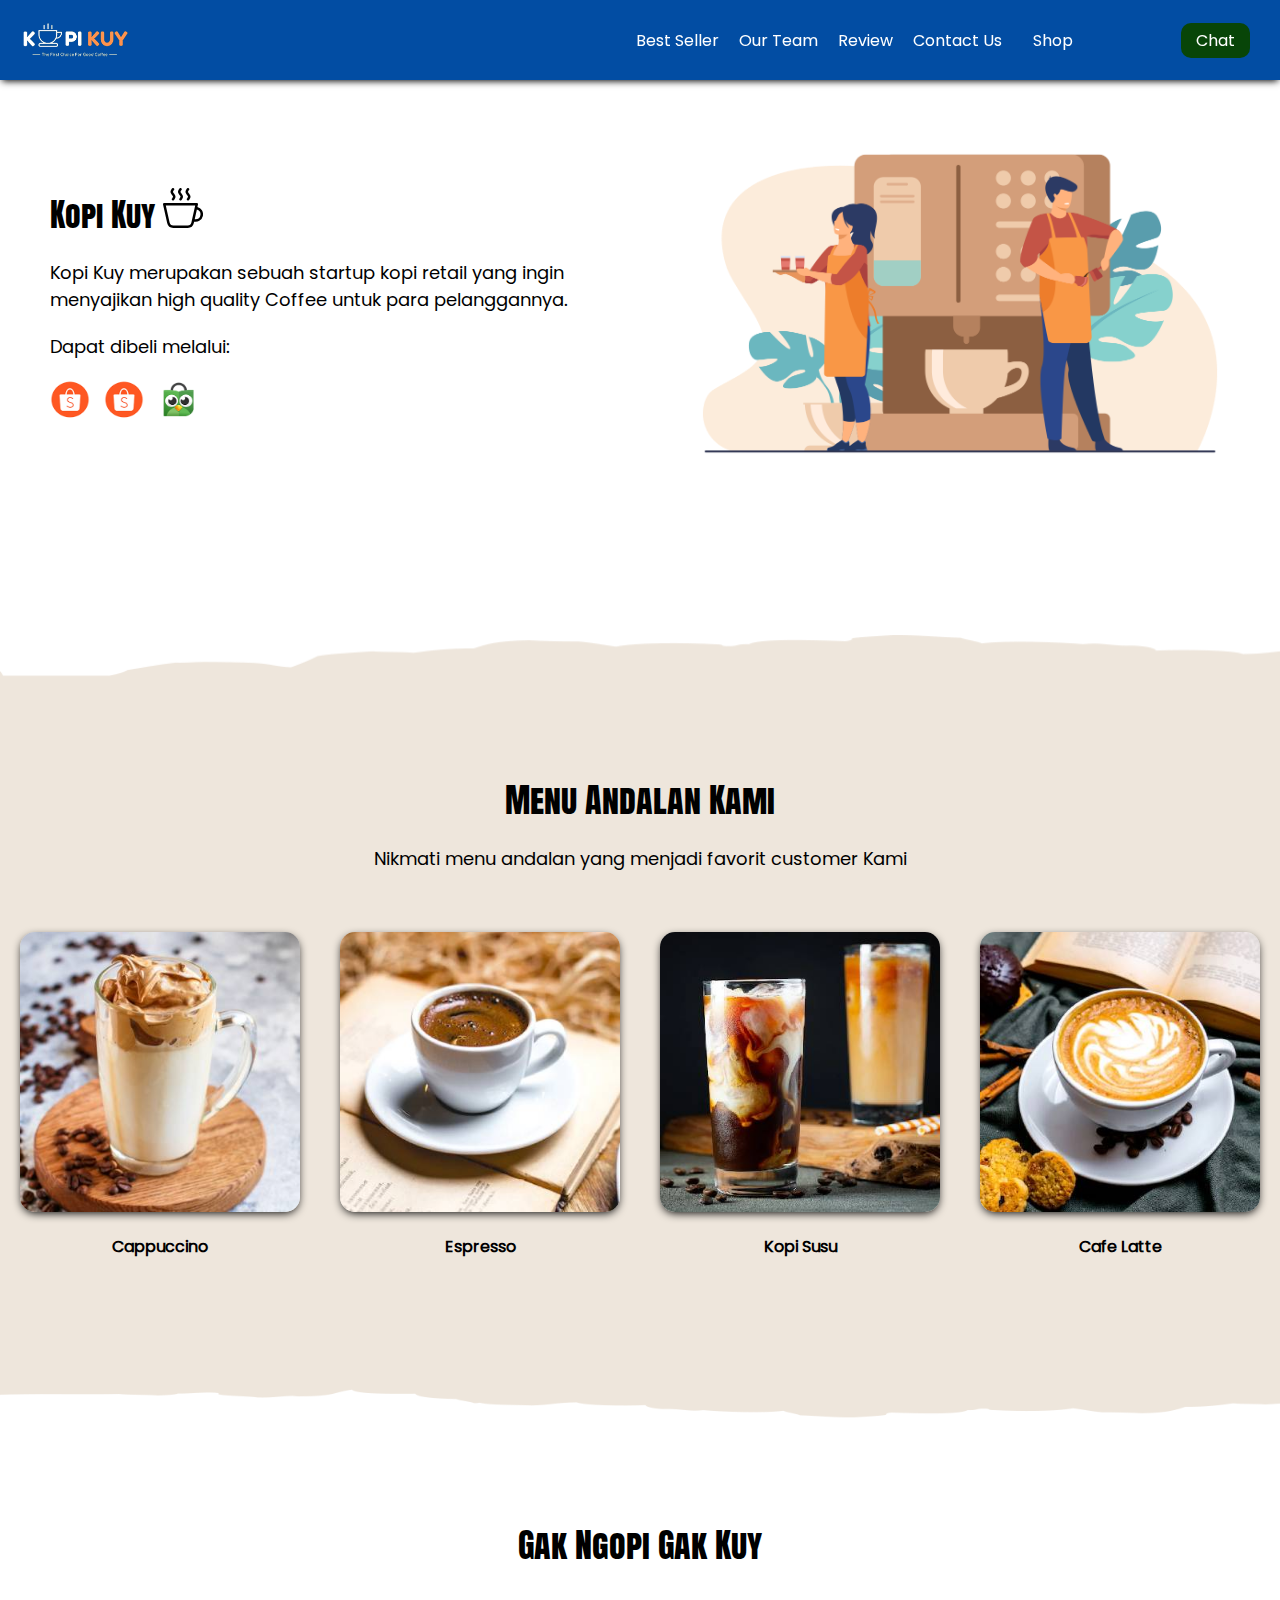
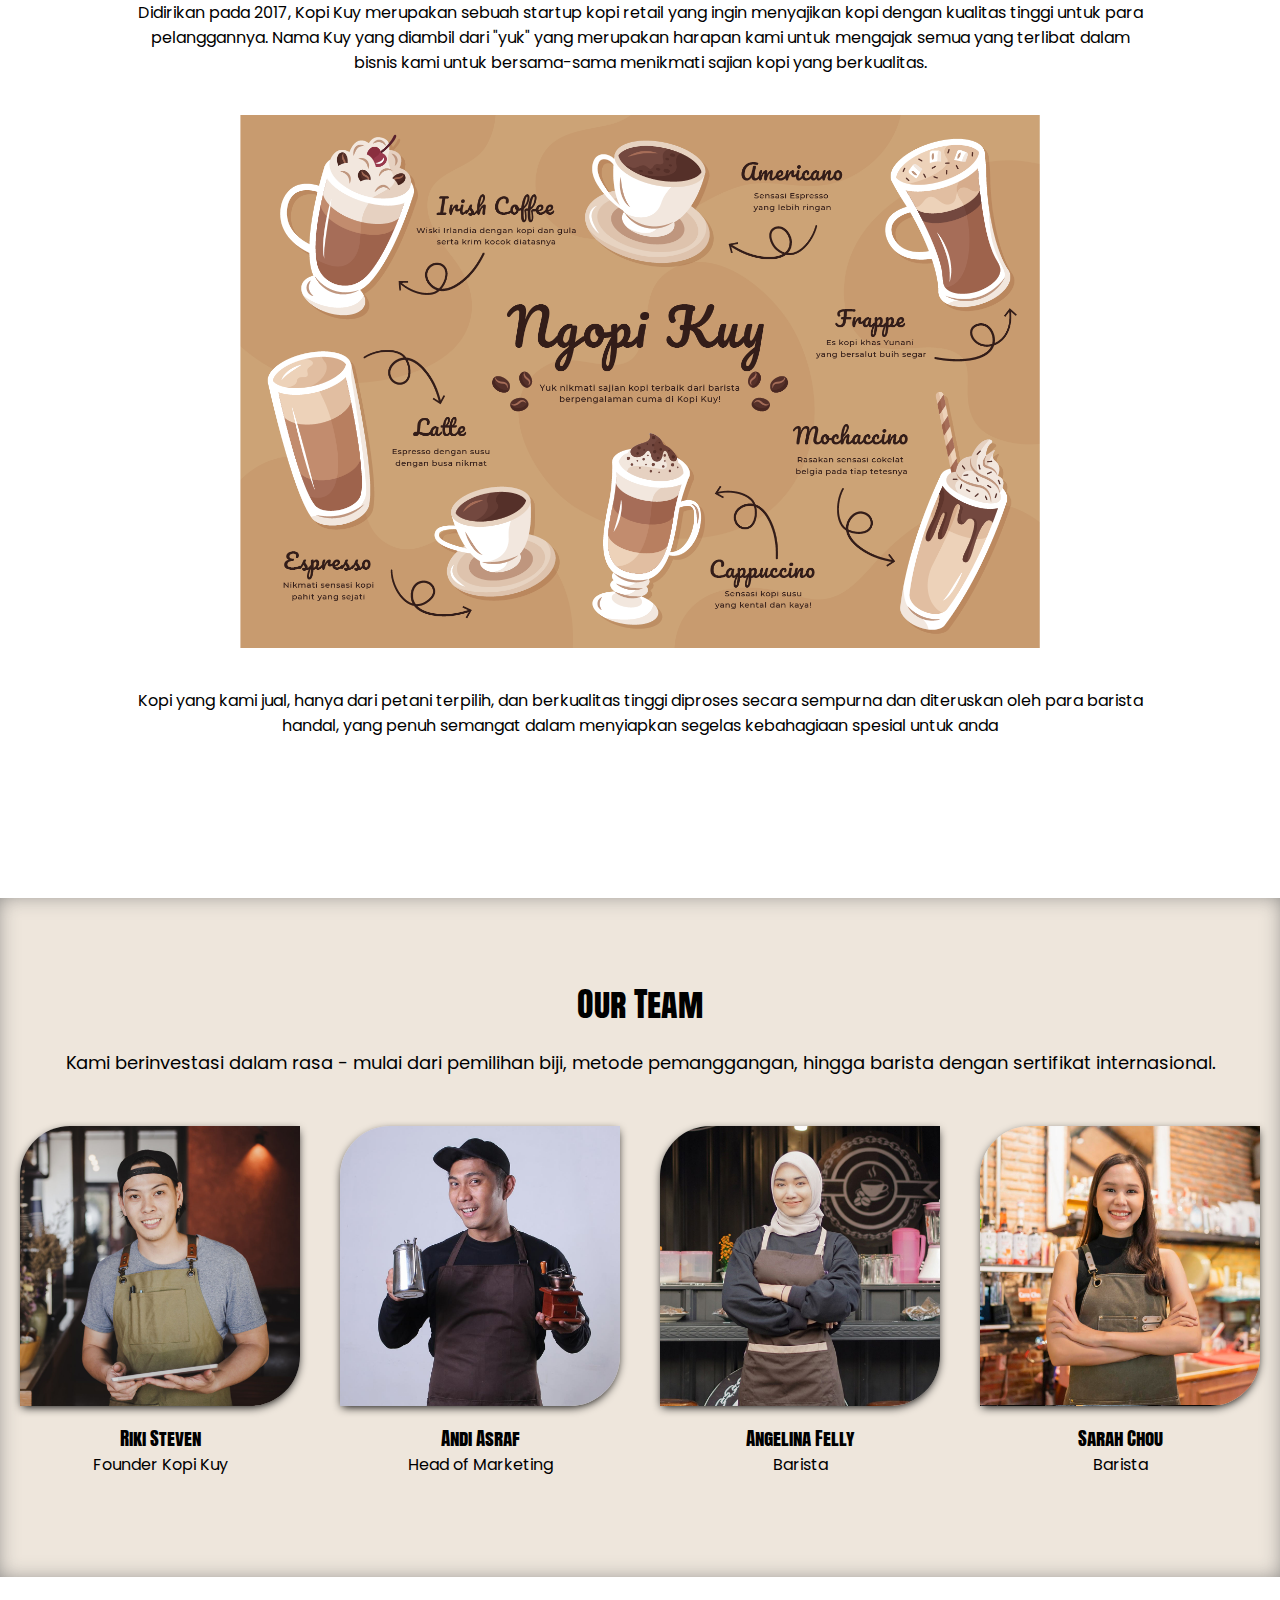
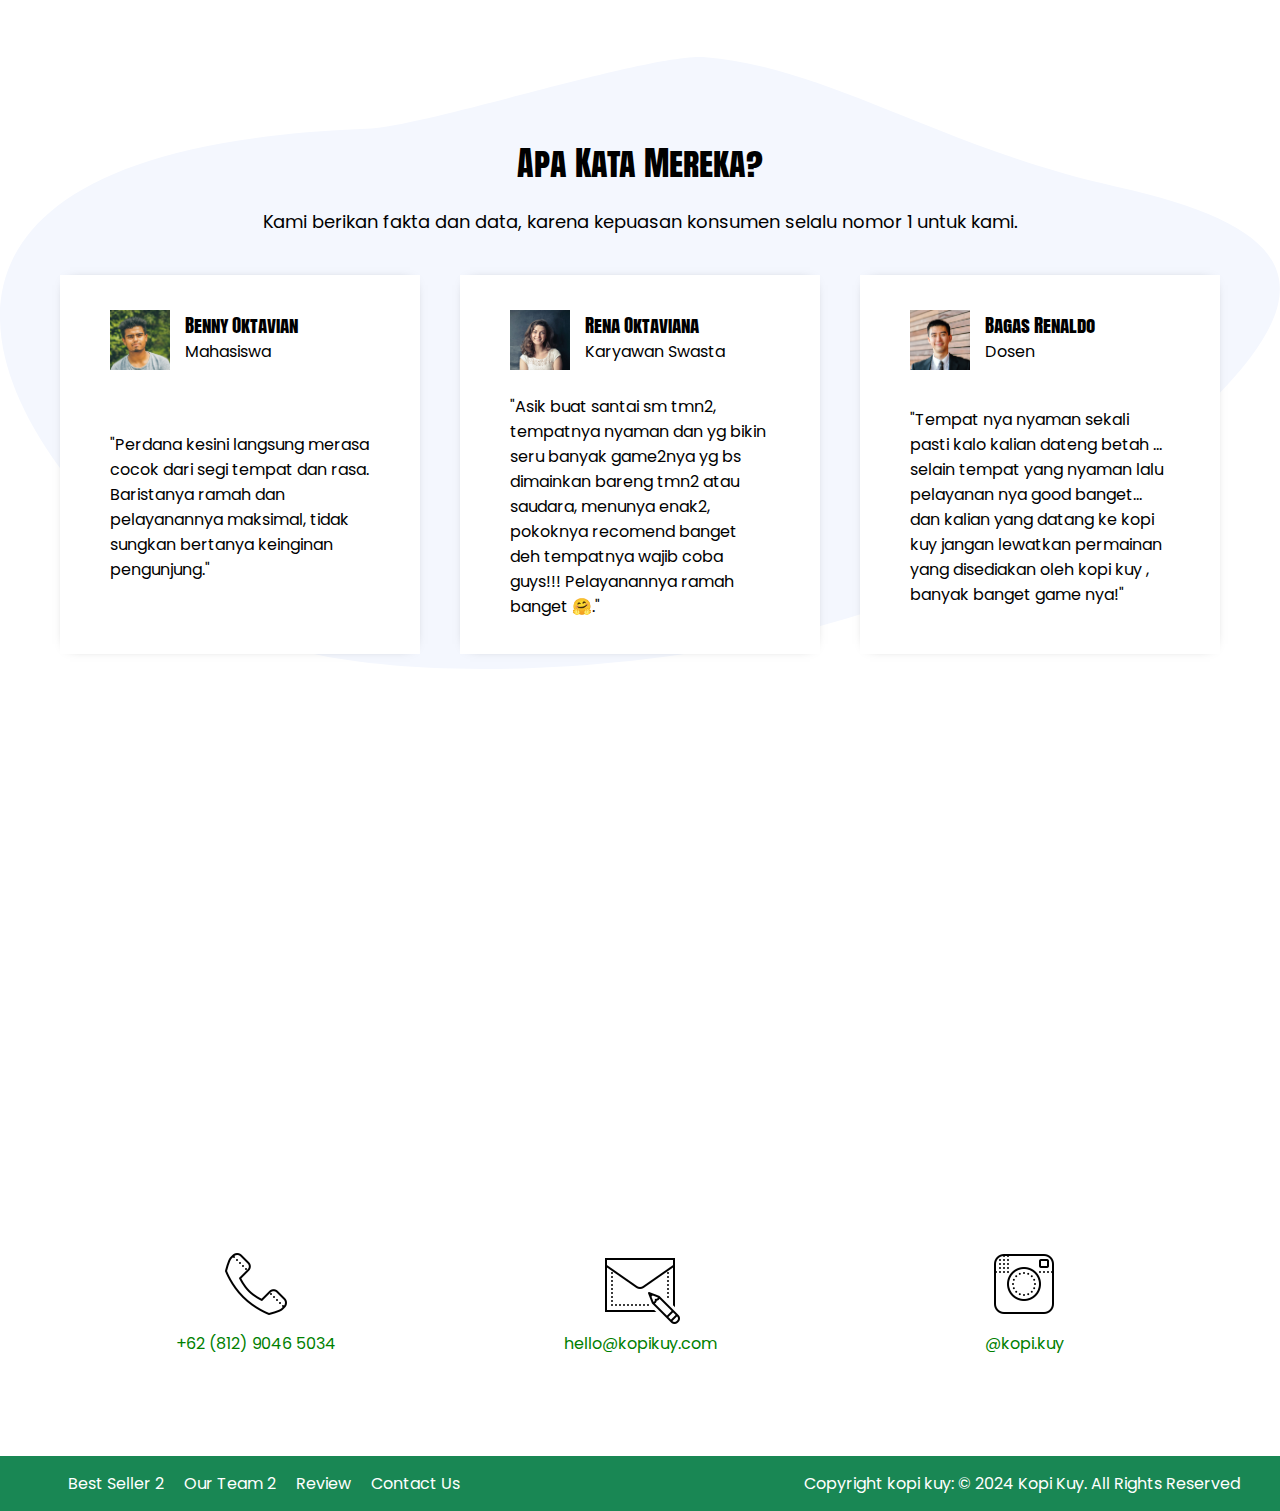
==== index.html @ 2bb5f37a "first commit" ====
<!DOCTYPE html>
<html lang="id">

<head>
    <meta charset="UTF-8">
    <meta http-equiv="X-UA-Compatible" content="IE=edge">
    <meta name="viewport" content="width=device-width, initial-scale=1.0">
    <link rel="shortcut icon" href="images/favicon.ico" type="image/x-icon">
    <title>Website Kopi Kuy</title>
    <link rel="preconnect" href="https://fonts.googleapis.com">
    <link rel="preconnect" href="https://fonts.gstatic.com" crossorigin>
    <link href="https://fonts.googleapis.com/css2?family=Anton+SC&display=swap" rel="stylesheet">
    <link rel="stylesheet" href="css/style.css">
    <style>
        h1,
        h2,
        h3 {
            font-family: "Anton SC", sans-serif;
            font-weight: 400;
            font-style: normal;
        }
    </style>
</head>

<body>
    <nav>
        <img class="logo" src="images/logo/logo_kuy.png">
        <div class="navigasi">
            <a href="#best-seller">Best Seller</a>
            <a href="#our-team">Our Team</a>
            <a href="#review">Review</a>
            <a href="#contact-us">Contact Us</a>
        </div>
        <a class="shop" href="produk.html">Shop</a>
        <a class="chat" href="https://wa.me/628123456?text=Saya ingin bertanya" target="_blank">Chat</a>
    </nav>

    <!--Tulis kode header mulai di baris 28-->

    <header>
        <div class="kiri">
            <h1>
                Kopi Kuy <img src="images/icon/icon_kopi.svg" alt="">
            </h1>
            <p>
                Kopi Kuy merupakan sebuah startup kopi retail yang ingin menyajikan
                high quality Coffee untuk para pelanggannya.
            </p>
            <p>
                Dapat dibeli melalui:
            </p>
            <div class="olshop">
                <img src="images/logo/logo_shopee.png" alt="">
                <img src="images/logo/logo_shopee.png" alt="">
                <img src="images/logo/logo_tokopedia.png" alt="">
            </div>
        </div>
        <div class="kanan">
            <img src="images/header/header4.png" alt="">
        </div>
    </header>

    <section class="best-seller" id="best-seller">
        <h2 class="unguboy">
            Menu Andalan Kami
        </h2>
        <p>
            Nikmati menu andalan yang menjadi favorit customer Kami
        </p>
        <div class="produk">
            <img src="images/produk/product_capuchino.jpg" alt="">
            <p>Cappuccino</p>
        </div>
        <div class="produk">
            <img src="images/produk/product_espresso.jpg" alt="">
            <p>Espresso</p>
        </div>
        <div class="produk">
            <img src="images/produk/product_kopi_susu.jpg" alt="">
            <p>Kopi Susu</p>
        </div>
        <div class="produk">
            <img src="images/produk/product_latte.jpg" alt="">
            <p>Cafe Latte</p>
        </div>
    </section>

    <section class="about-us" id="about-us">
        <h2>Gak Ngopi Gak Kuy</h2>
        <p>
            Didirikan pada 2017, Kopi Kuy merupakan sebuah startup kopi retail
            yang ingin menyajikan kopi dengan kualitas tinggi untuk para pelanggannya.
            Nama Kuy yang diambil dari "yuk" yang merupakan harapan kami untuk mengajak semua
            yang terlibat dalam bisnis kami untuk bersama-sama menikmati sajian kopi yang berkualitas.
        </p>
        <img src="images/about-us/aset_kopi_jumbo.png" alt="">
        <p>
            Kopi yang kami jual, hanya dari petani terpilih, dan berkualitas tinggi diproses
            secara sempurna dan diteruskan oleh para barista handal, yang penuh semangat
            dalam menyiapkan segelas kebahagiaan spesial untuk anda
        </p>
    </section>

    <section class="our-team" id="our-team">
        <h2>Our Team</h2>
        <p>
            Kami berinvestasi dalam rasa - mulai dari pemilihan biji, metode pemanggangan,
            hingga barista dengan sertifikat internasional.
        </p>
        <div class="team">
            <img src="images/team/team1.jpg" alt="">
            <h3>Riki Steven</h3>
            <p>Founder Kopi Kuy</p>
        </div>
        <div class="team">
            <img src="images/team/team2.jpg" alt="">
            <h3>Andi Asraf</h3>
            <p>Head of Marketing</p>
        </div>
        <div class="team">
            <img src="images/team/team3.jpg" alt="">
            <h3>Angelina Felly</h3>
            <p>Barista</p>
        </div>
        <div class="team">
            <img src="images/team/team4.jpg" alt="">
            <h3>Sarah Chou</h3>
            <p>Barista</p>
        </div>
    </section>

    <section id="review" class="review">
        <h2>Apa Kata Mereka?</h2>
        <p>Kami berikan fakta dan data, karena kepuasan konsumen selalu nomor 1 untuk kami.</p>
        <div class="testimoni">
            <img src="images/customer/customer1.jpg">
            <div class="profile">
                <h3>Benny Oktavian</h3>
                <p>Mahasiswa</p>
            </div>
            <p>"Perdana kesini langsung merasa cocok dari segi tempat dan rasa. Baristanya ramah
                dan pelayanannya maksimal, tidak sungkan bertanya keinginan pengunjung."</p>
        </div>
        <div class="testimoni">
            <img src="images/customer/customer2.jpg">
            <div class="profile">
                <h3>Rena Oktaviana</h3>
                <p>Karyawan Swasta</p>
            </div>
            <p>"Asik buat santai sm tmn2, tempatnya nyaman dan yg bikin seru banyak game2nya yg bs
                dimainkan bareng tmn2 atau saudara, menunya enak2, pokoknya recomend banget deh
                tempatnya wajib coba guys!!! Pelayanannya ramah banget 🤗."</p>
        </div>
        <div class="testimoni">
            <img src="images/customer/customer3.jpg">
            <div class="profile">
                <h3>Bagas Renaldo</h3>
                <p>Dosen</p>
            </div>
            <p>"Tempat nya nyaman sekali pasti kalo kalian dateng betah ... selain tempat yang
                nyaman lalu pelayanan nya good banget... dan kalian yang datang ke kopi kuy jangan
                lewatkan permainan yang disediakan oleh kopi kuy , banyak banget game nya!"</p>
        </div>
    </section>
    <section class="contact-us" id="contact-us">
        <iframe
            src="https://www.google.com/maps/embed?pb=!1m14!1m8!1m3!1d7932.741866032694!2d106.668581!3d-6.214715!3m2!1i1024!2i768!4f13.1!3m3!1m2!1s0x2e69f9912c7f297b%3A0xe5a3a671dae861ab!2sKopi%20kuy!5e0!3m2!1sid!2sid!4v1680617229460!5m2!1sid!2sid"
            allowfullscreen="" loading="lazy" referrerpolicy="no-referrer-when-downgrade"></iframe>
        <div class="kontak">
            <img src="images/icon/icon_phone.png">
            <p>+62 (812) 9046 5034</p>
        </div>
        <div class="kontak">
            <img src="images/icon/icon_mail.png">
            <p>hello@kopikuy.com</p>
        </div>
        <div class="kontak">
            <img src="images/icon/icon_instagram.png">
            <a href="https://instagram.com" role="button">
                <p>@kopi.kuy</p>
            </a>
        </div>
    </section>

    <footer>
        <div class="navigasi">
            <a href="#best-seller">Best Seller 2</a>
            <a href="#our-team">Our Team 2</a>
            <a href="#review">Review</a>
            <a href="#contact-us">Contact Us</a>
        </div>
        <p>
            Copyright kopi kuy: © 2024 Kopi Kuy. All Rights Reserved
        </p>
    </footer>





</body>

</html>
---- css/style.css ----
/* Kode * di bawah ini untuk mereset tampilan setiap web browser supaya seragam */

* {
   box-sizing: border-box;
   margin: 0;
   padding: 0;
}

html {
   /* scroll-behavior: smooth agar scroll ketika klik pada navigasi menjadi halus */
   scroll-behavior: smooth;
}

/* 
Kode di bawah ini untuk mengatur nav sampai footer agar memiliki tampilan flexibel
selengkapnya akan di bahas di hari ke 3
*/

nav,
header,
section,
footer {
   /* 
      display: flex memiliki pengaturan yang dapat mengatur agar elemen
      di dalamnya memiliki ukuran yang fleksibel
      digunakan saat ada elemen yang isinya lebih dari satu kolom
   */
   display: flex;
   /* 
      align-items: center mengatur elemen di dalamnya rata tengah vertikal
   */
   align-items: center;

   /* 
      justify-content: center mengatur elemen di dalamnya rata tengah horizontal
   */
   justify-content: center;

   /* 
      flex-wrap: wrap mengatur agar jika lebar elemen berlebih, maka elemen
      akan otomatis diletakan di baris baru (tidak dipaksakan di satu baris)
   */
   flex-wrap: wrap;
}



/* 
Kode @font-face untuk menginstall font ke dalam Website 
src adalah untuk lokasi fontnya, font dapat di cari di website https://fonts.google.com/
dengan memberi nama family, maka kita mendaftarkan font tersebut ke dalam website
*/

@font-face {
   src: url(../fonts/poppins.woff2);
   font-family: 'Poppins';
}

body {
   /* 
   mendaftarkan semua teks pada body menjadi family Poppins 
   kenapa pada body? karena elemen body membungkus semua elemen dari nav section sampai footer
   */
   font-family: 'Poppins';
}

/*
Misalnya ada font dari google yang bernama Irish Grover yang berada di:
https://fonts.gstatic.com/s/irishgrover/v23/buExpoi6YtLz2QW7LA4flVgv__RP.woff2

maka bisa coba copy kode berikut untuk menginstall font tadi:

@font-face {
  font-family: 'Irish Grover';
  font-style: normal;
  font-weight: 400;
  src: url(https://fonts.gstatic.com/s/irishgrover/v23/buExpoi6YtLz2QW7LA4flVgv__RP.woff2) format('woff2');
}

Jika kode di atas sudah di copy
Nanti pada element yang ingin menggunakan font Irish Grover Tadi, tinggal diganti font-familynya
misal mau mengganti h1 dan h2 maka kodenya sebagai berikut:

h1,h2 {
   font-family: 'Irish Grover';
}

*/


a {
   /* menghilangkan garis bawah pada link */
   text-decoration: none;

   /* 
   color: adalah untuk mengganti warna tulisan.
   color:unset digunakan pada a untuk menghilangkan warna bawaan pada link (biasanya warna biru) 
   */
   color: unset;
}

h2 {
   /* mengatur ukuran huruf ke 34 pixel */
   font-size: 34px;
}

h3 {
   /* mengatur ukuran huruf ke 1.2rem */
   font-size: 1.2rem;
}

h1,
h2,
h3 {
   /* mengatur tebal huruf bisa bold, normal*/
   font-weight: bold;
}

img {
   /* 
      kode max-width artinya lebar maksimal
      mengatur agar semua elemen img memiliki lebar maksimal 100% agar
      besar gambar tidak melebihi layar ataupun elemen pembungkus
   */
   max-width: 100%;
}

/* Navigasi */

nav {
   /* 
   background-color mengatur warna latar belakang 
   untuk pengguna hp, pergantian warna tidak bisa seperti vs code
   hanya dapat menggunakan warna bahasa inggris seperti: red, green, brown, purple dsb
   untuk pengguna vscode silahkan arahkan mouse ke kotak warna di bawah
   untuk mengganti warna sesuai keinginan
   */
   background-color: #024da3;

   /* box-shadow membuat efek bayangan */
   box-shadow: 0 3px 7px -2px #000;

   /* width mengatur lebar elemen. 100% agar lebarnya full dari kiri sampai kanan layar */
   width: 100%;

   /* 
   padding digunakan untuk memberi jarak ke dalam. 
   efeknya bila digunakan pada elemen yang memiliki warna latar akan membuat elemen tersebut 'gemuk'
   padding-top artinya jarak ke atas, nilai padding dapat berupa
   padding-top, padding-bottom, padding-left, padding-right
   */
   padding-top: 20px;
   padding-bottom: 20px;

   /* 
   position mengatur posisi elemen, position:fixed supaya elemen nav akan ikut menempel di atas layar
   saat kita scroll ke bawah. Jika ingin navigasi gak nempel, bisa menggunakan position:static;
   */
   position: fixed;

   /* Nilai z-index semakin besar, maka elemen akan semakin di depan */
   z-index: 500;
}

img.logo {
   /* height mengatur tinggi elemen */
   height: 40px;
   /* penjelasan margin mirip dengan padding, fungsinya untuk memberi jarak pada elemen */
   margin-left: 20px;
}

div.navigasi {
   margin-left: auto;
   margin-right: 15px;
}

nav a {
   color: #fff;
   padding-left: 8px;
   padding-right: 8px;
}

a.shop {
   margin-right: 100px;
}

a.chat {
   margin-right: 30px;
   background-color: rgb(8, 69, 8);
   color: #fff;
   padding-top: 5px;
   padding-right: 15px;
   padding-bottom: 5px;
   padding-left: 15px;
   border-radius: 10px;
}


/* 
   PERHATIKAN bahwa dalam mengatur elemen, nama elemen langsung ditulis
   sedangkan untuk mengatur class, dibutuhkan tanda titik (.) terlebih dulu
   img {} berarti seluruh elemen dengan tag img (<img src="....">), 
   sedangkan .img artinya hanya elemen dengan class img (<img class="img" src="...">) 
*/


/* HEADER */


header,
section {
   /*
    padding mengatur jarak ke dalam
    pada padding dan margin ditambahkan top / right / bottom / top 
    untuk mengatur jarak masing-masing 
   */
   padding-top: 80px;
   padding-bottom: 80px;

   /* margin mengatur jarak ke luar */
   margin-bottom: 80px;
}

/* penulisan CSS dapat digabung dengan beberapa elemen */
header div.kiri,
header div.kanan {
   /* width mengatur lebar elemen. 50% artinya setengah ukuran elemen pembungkus */
   width: 50%;
   padding: 50px;
}

header h1 {
   margin-bottom: 20px;
}

header p {
   /* font-size digunakan untuk mengatur ukuran huruf */
   font-size: 18px;
   margin-bottom: 20px;
}

div.olshop img {
   width: 40px;
   /* aspect-ratio:1 agar tinggi menyesuaikan width */
   aspect-ratio: 1;
   margin-right: 10px;
}

/* Best Seller */

section.best-seller {
   position: relative;

   /* background-color mengatur warna latar belakang elemen */
   background-color: #EEE6DC;

   /* text-align mengatur rata tulisan, bisa bernilai: left, right, center, justify */
   text-align: center;
}

/* 
terkait position, after, dan before memerlukan pemahaman mendalam
terkait layout pada CSS untuk dapat memahami secara penuh 
*/

section.best-seller::before,
section.best-seller::after {
   position: absolute;
   content: "";
   width: 100%;
   height: 76px;

   /* background-image untuk menambahkan gambar sebagai background */
   background-image: url(../images/background/garis-atas.png);

   /*background-size agar gambar latar menyesuaikan tinggi / lebar elemen */
   background-size: cover;

   top: -60px;
   left: 0;
}

section.best-seller::after {
   height: 60px;
   background-image: url(../images/background/garis-bawah.png);
   top: unset;
   bottom: -60px;
}

section.best-seller h2 {
   margin-bottom: 20px;
   width: 100%;
}

/* 
Penulisan section.best-seller > p berarti mengatur elemen p yang langsung
di bungkus oleh elemen <section class="best-seller">
aturan ini tidak berlaku untuk elemen <p> yang ada di dalam <div class="produk">
*/

section.best-seller>p {
   font-size: 18px;
   margin-bottom: 40px;
   width: 100%;
}

div.produk {
   /* 
      Penulisan padding dan margin seperti padding:20px ini penulisan singkat 
      yang berarti top, right, bottom, left nilainya sama, yaitu 20px 
   */
   padding: 20px;
   width: 25%;
}

div.produk img {
   /* transition membuat animasi transisi dari perubahan style, 0.3s berarti 0.3 detik */
   transition: all 0.3s ease;

   /* border-radius  Membuat sudut membulat */
   border-radius: 15px;

   /* box-shadow membuat efek bayangan */
   box-shadow: 0 3px 10px -2px #000;
}

/*

kode div.produk img:hover akan dijalankan saat mouse ada di atas elemen <img> yang ada
di dalam <div class="produk"> 
karena ada efek transition pada div.produk img 
maka akan menghasilkan efek animasi yang smooth

*/
div.produk img:hover {

   /* membuat transformasi, bisa berupa scale(1.05), rotate(180deg), translateY(-50px), dsb */
   transform: scale(0.9);
   border-radius: 50%;
}

div.produk p {
   margin-top: 15px;
   font-weight: bold;
}



/* About US */

section.about-us {
   /* max-width: 80%; mengatur lebar maksimal elemen tidak boleh melebihi 80% layar */
   max-width: 80%;

   /* margin-left dan margin-right auto akan membuat posisi elemen berada di tengah */
   margin-left: auto;
   margin-right: auto;
   text-align: center;
}

section.about-us h2 {
   margin-bottom: 30px;
   width: 100%;
}

section.about-us img {
   /* 
      Penulisan width: 800px dan max-width: 100% mengatur agar
      elemen memiliki lebar 800px namun tidak boleh melebihi 100% ukuran layar
   */
   width: 800px;
   max-width: 100%;
   margin: auto;
}

/*
section.about-us p:nth-child(2) berarti mengatur elemen ke 2 dengan jenis <p>
yang ada di dalam <section class="about-us">
*/

section.about-us p:nth-child(2) {
   margin-bottom: 40px;
}

section.about-us p:nth-child(4) {
   margin-top: 40px;
}


/* OUR TEAM */

section.our-team {
   background-color: #EEE6DC;
   box-shadow: inset 0px 0px 23px -6px #707070;
   text-align: center;
}

section.our-team h2 {
   margin-bottom: 20px;
   width: 100%;
}

section.our-team>p {
   margin-bottom: 30px;
   font-size: 18px;
   width: 800px;
   max-width: 90%;
   margin-left: auto;
   margin-right: auto;
   width: 100%;
}

div.team {
   width: 25%;
   padding: 20px;
}

div.team img {
   width: 100%;
   aspect-ratio: 1/1;
   object-fit: cover;
   box-shadow: 0 3px 10px -2px #000;
   border-radius: 50px 0px 50px 0px;
   margin-bottom: 10px;
}


/* REVIEW */

section.review {
   background-image: url(../images/background/bg-review.svg);
   /* 
      background-size: contain;
      membuat gambar latar belakang tidak terpotong
   */
   background-size: contain;

   /* 
      background-repeat: no-repeat;
      membuat gambar latar belakang tidak diulang (duplikat)
   */
   background-repeat: no-repeat;
   padding-left: 40px;
   padding-right: 40px;
   justify-content: space-around;
   /* align-items: stretch; membuat tinggi elemen di dalam .review .baris seragam */
   text-align: center;
}

section.review h2 {
   margin-bottom: 20px;
   width: 100%;
}

section.review>p {
   margin-bottom: 40px;
   font-size: 18px;
   width: 100%;
}

div.testimoni {
   width: 30%;
   display: flex;
   flex-wrap: wrap;
   padding: 35px 50px;
   box-shadow: 0px 0px 12px -10px #000;
   background-color: #fff;
   align-self: stretch;
}

div.testimoni img {
   width: 60px;
   height: 60px;
   margin-right: 15px;
   object-fit: cover;
}

div.profile {
   text-align: left;
   display: block;
   margin-bottom: 30px;
   width: calc(100% - 75px);
}

div.profile p {
   width: 100%;
   text-align: left;
}

div.testimoni>p {
   width: 100%;
   text-align: left;
}

*[data-from="tmp"]>* {
   position: relative;
}

*[data-from="tmp"]>*:nth-child(1):before {
   position: absolute;
   color: red;
   bottom: 40px;
   content: "prakerja";
   font-size: 13px;
   z-index: 10;
   text-decoration: line-through;
}

/* CONTACT US */
section.contact-us {
   margin-bottom: 20px;
}

section.contact-us iframe {
   width: 100%;
   height: 300px;
   border: 0;
}

div.kontak {
   width: 30%;
   /* color mengatur warna tulisan */
   color: green;
   text-align: center;
   margin-top: 50px;
}


/* FOOTER */

footer {
   background-color: #198754;
   padding-top: 15px;
   padding-bottom: 15px;
   color: #fff;
   padding-right: 40px;
   padding-left: 40px;
}

footer div.navigasi {
   margin-left: 20px;
   margin-right: auto;
}

footer div.navigasi a {
   padding: 8px;
}



/* UNTUK kode RESPONSIF hari ke 3 tulis DI BAWAH sini */

@media (max-width: 600px) {

   div.produk,
   div.team,
   div.kontak {
      width: 50%;
   }

   div.testimoni {
      width: 100%;
      padding: 20px;
      margin-bottom: 26px;
   }

   div.navigasi {
      display: none;
   }

   a.shop {
      margin-right: 10px;
      margin-left: auto;
   }

   header div.kiri,
   header div.kanan {
      width: 100%;
      padding: 40px;
      text-align: center;
   }
}


/* Kode CSS Selesai di sini */
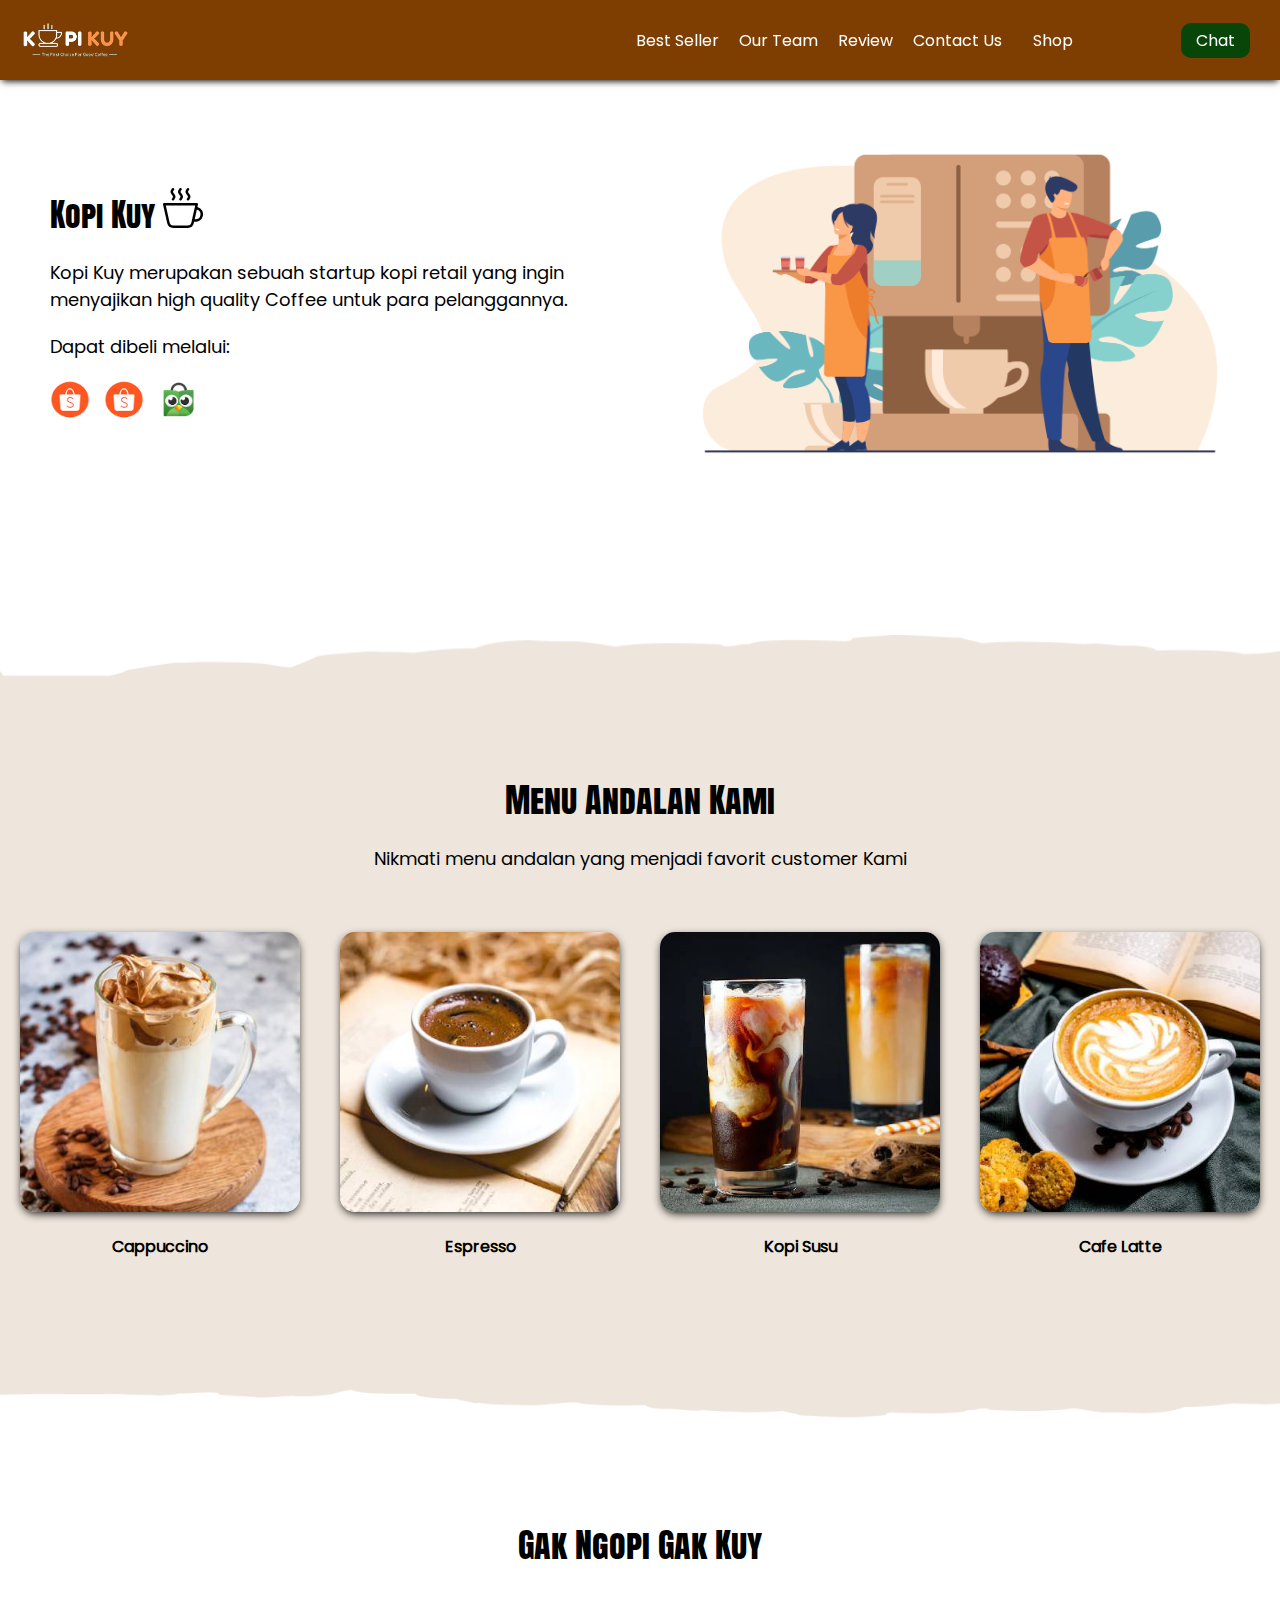
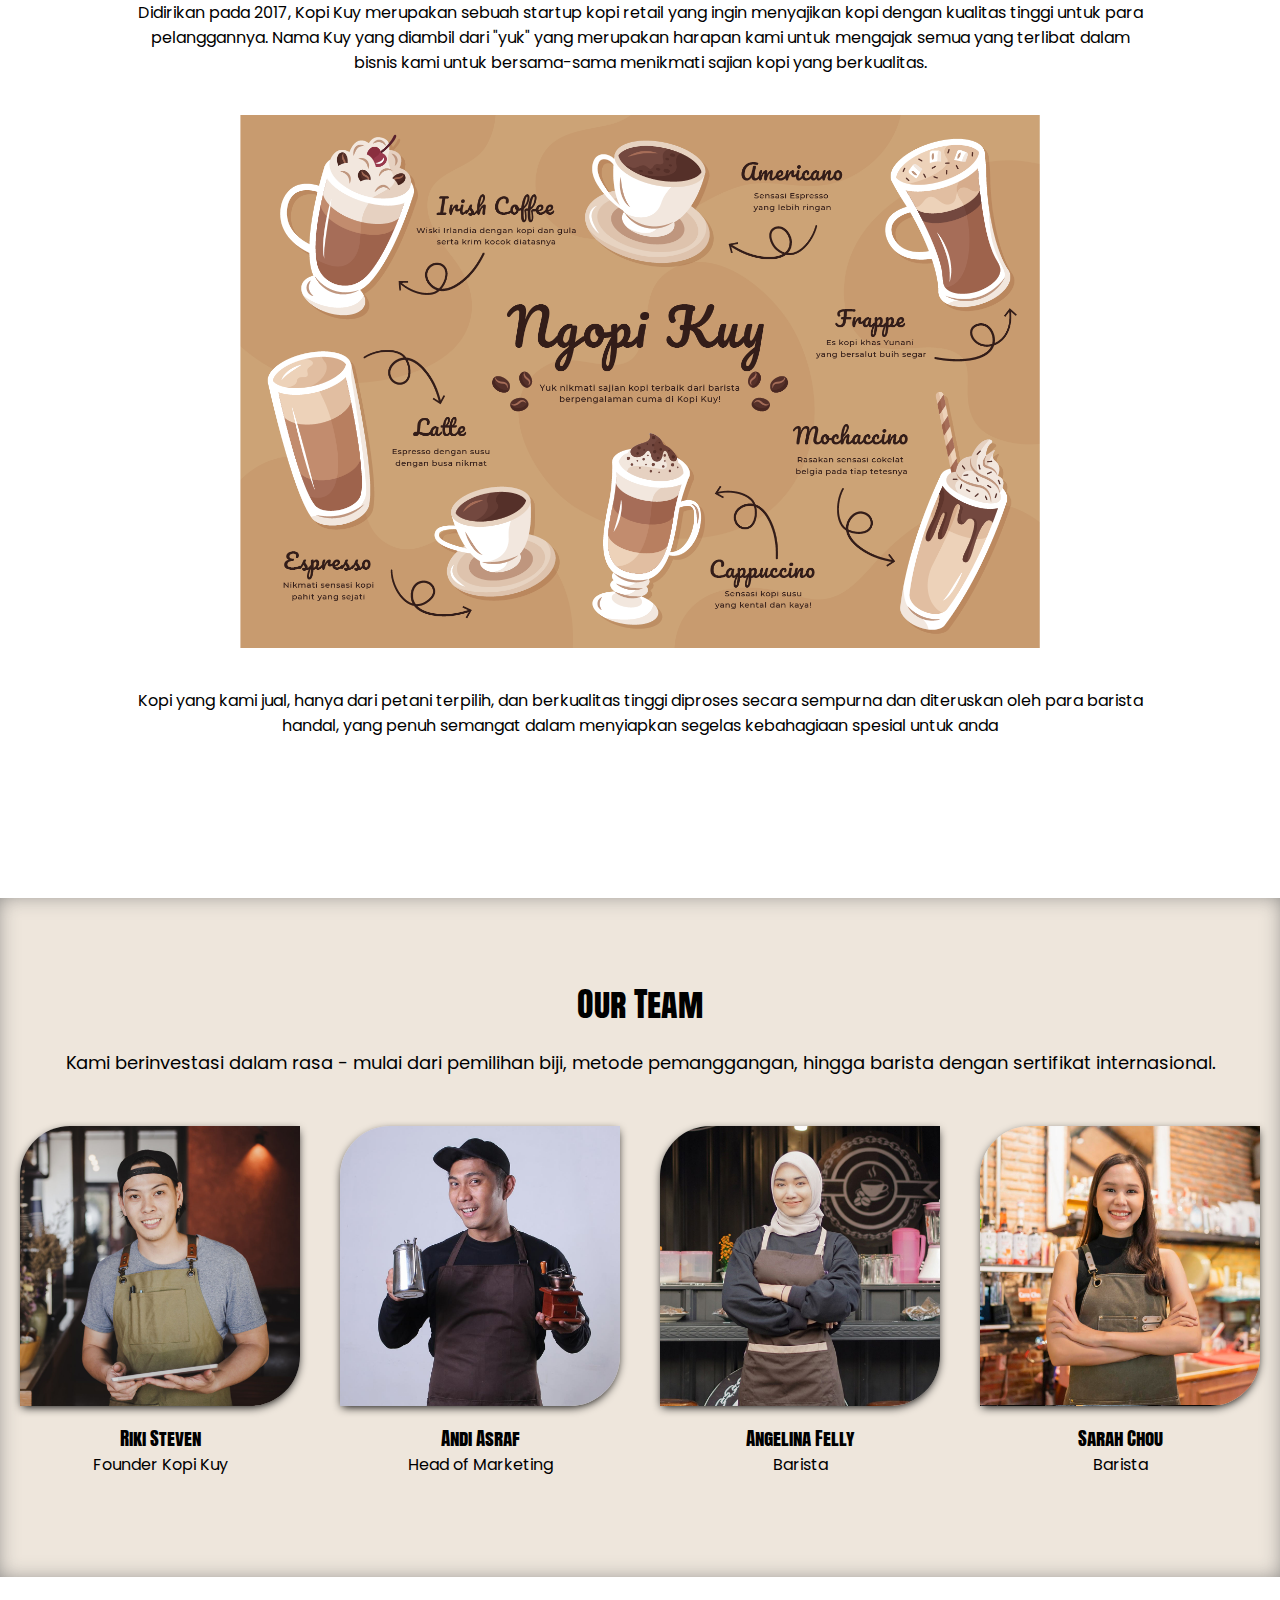
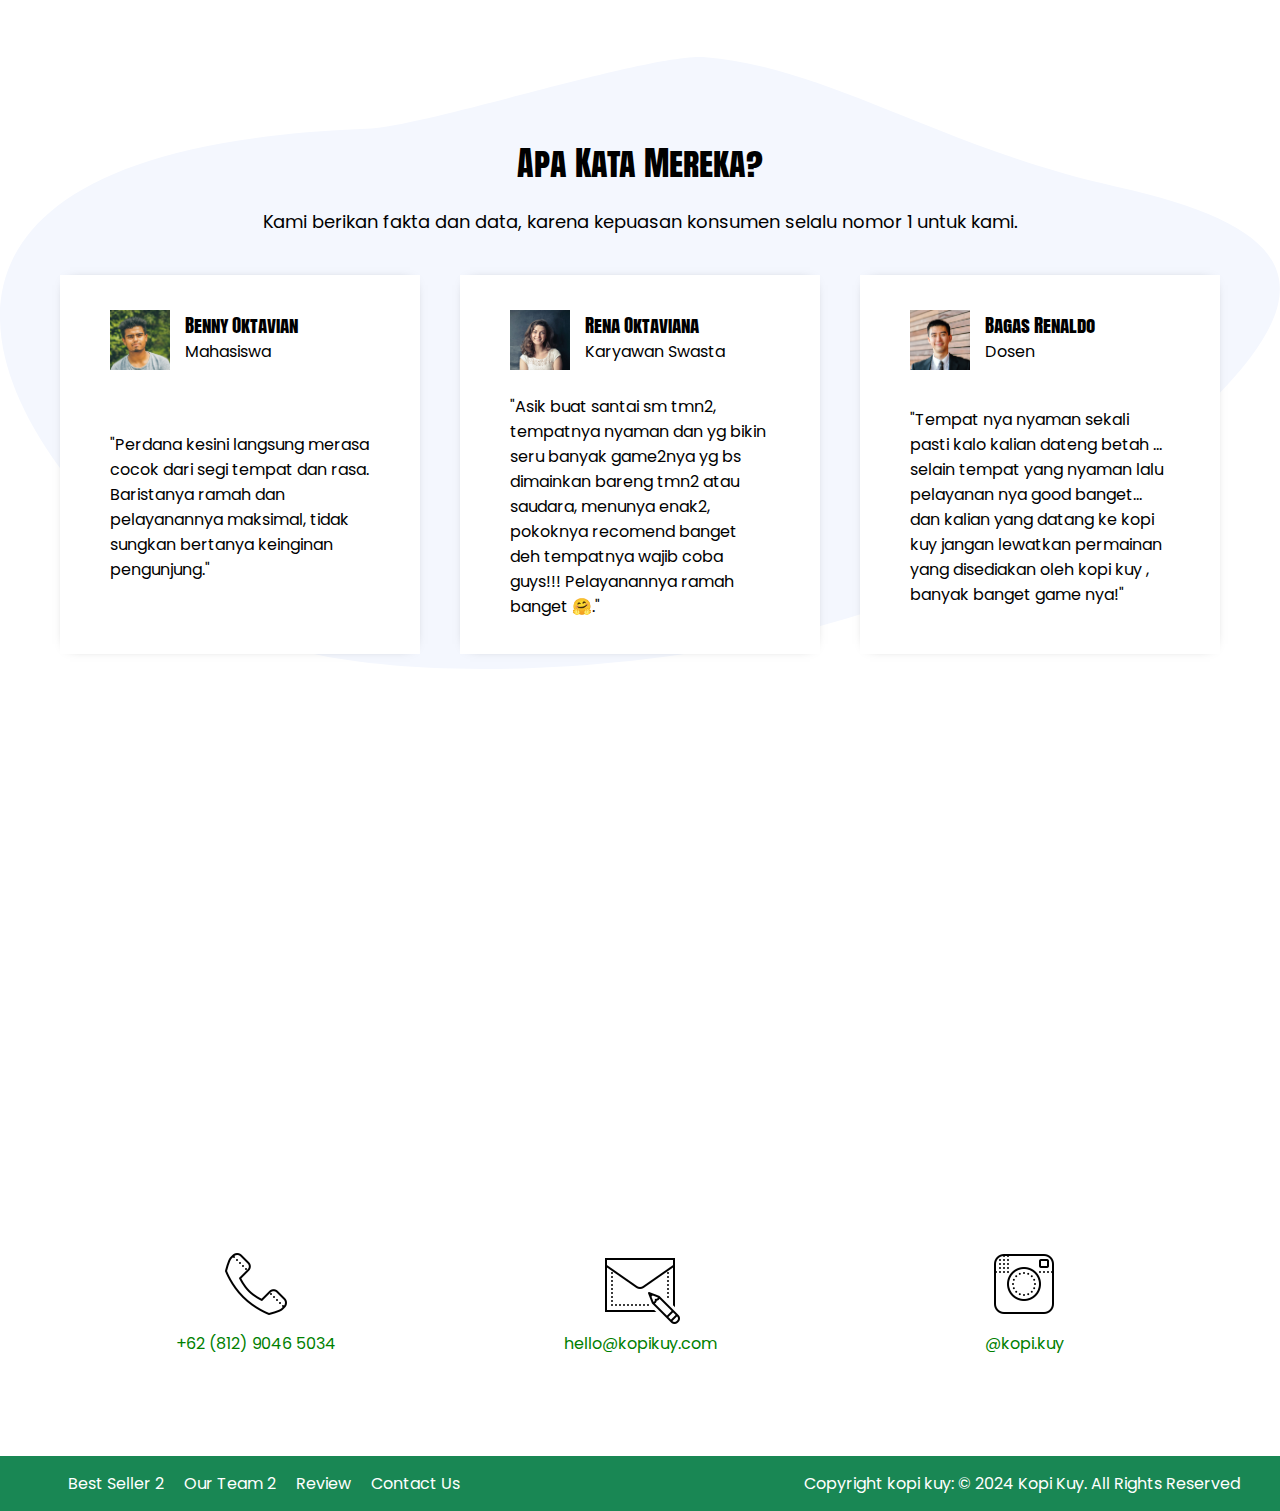
==== commit cded8d0a: "ganti navigasi index jadi cokelat" ====
--- a/index.html
+++ b/index.html
@@ -10,7 +10,7 @@
     <link rel="preconnect" href="https://fonts.googleapis.com">
     <link rel="preconnect" href="https://fonts.gstatic.com" crossorigin>
     <link href="https://fonts.googleapis.com/css2?family=Anton+SC&display=swap" rel="stylesheet">
-    <link rel="stylesheet" href="css/style.css">
+    <link rel="stylesheet" href="css/style.css?1">
     <style>
         h1,
         h2,
--- a/css/style.css
+++ b/css/style.css
@@ -135,7 +135,7 @@
    untuk pengguna vscode silahkan arahkan mouse ke kotak warna di bawah
    untuk mengganti warna sesuai keinginan
    */
-   background-color: #024da3;
+   background-color: #7f3e01;
 
    /* box-shadow membuat efek bayangan */
    box-shadow: 0 3px 7px -2px #000;
